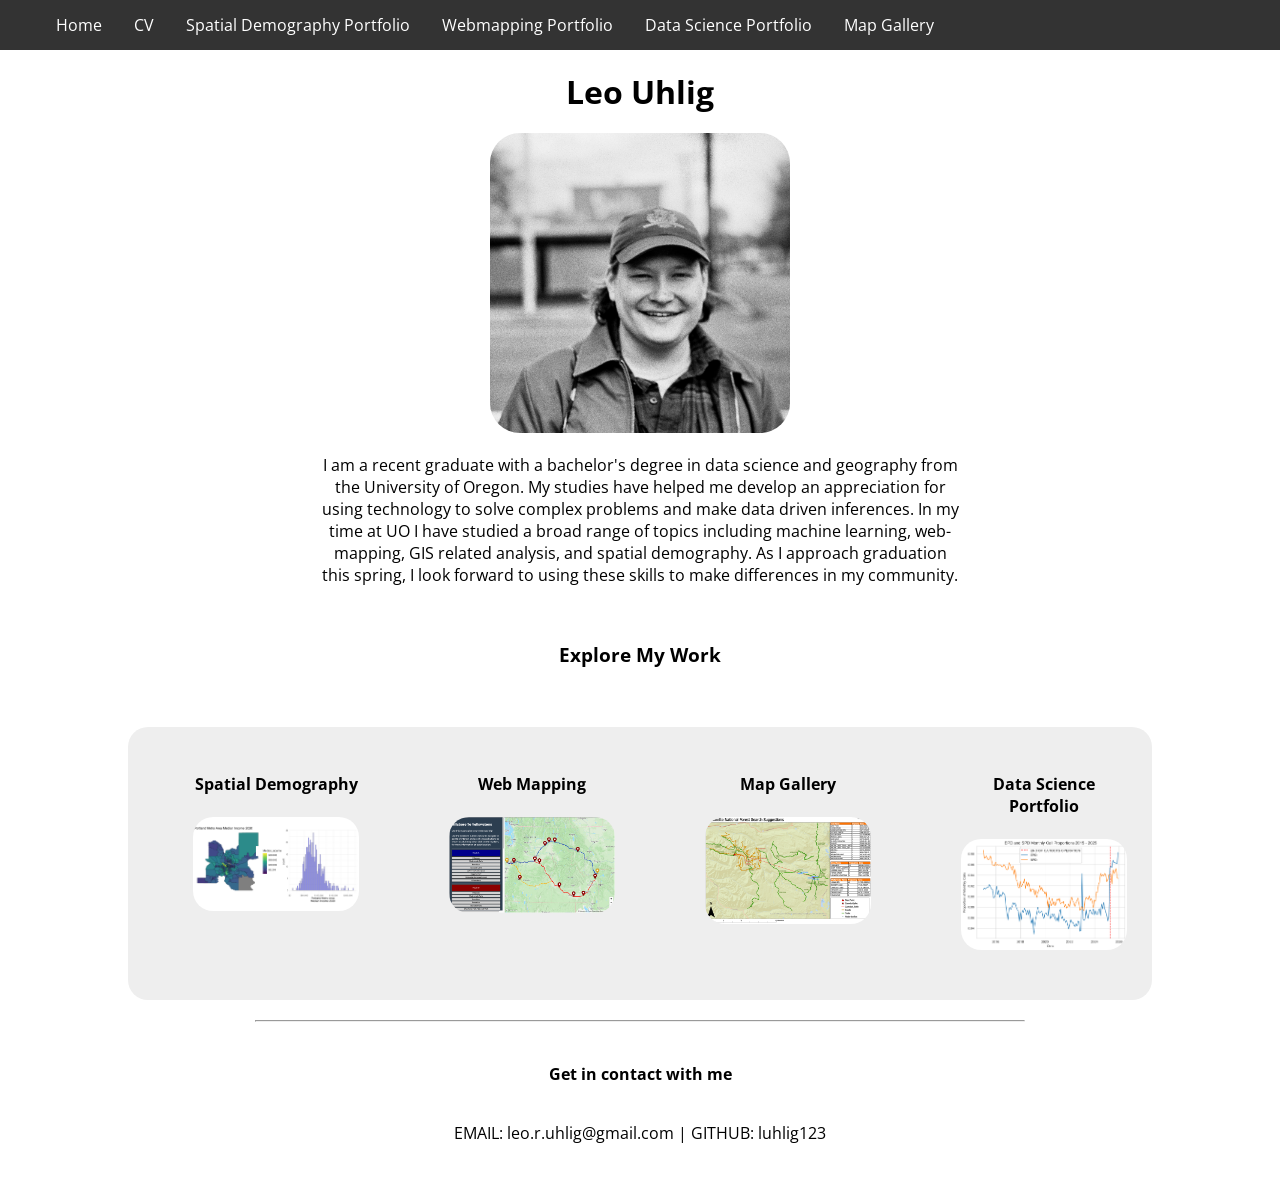
==== index.html @ 220ef8ef "'explore my work' updated" ====
<!DOCTYPE html>
<html>

  <head>
    <meta charset='utf-8' />
    <title>Leo Uhlig Personal Website</title>

    <link rel="preconnect" href="https://fonts.googleapis.com">
    <link rel="preconnect" href="https://fonts.gstatic.com" crossorigin>
    <link href="https://fonts.googleapis.com/css2?family=Open+Sans:ital,wght@0,300..800;1,300..800&display=swap" rel="stylesheet">
    <link rel="stylesheet" href="files/styles/personal_site_styles.css">

  </head>


  <body>
    <header id="header">
      <nav class="links">
        <ul>
          <li><a href="index.html">Home</a></li>
          <li><a href="files/LEO UHLIG RESUME (7).pdf">CV</a></li>
          <li><a href="portfolio.html">Spatial Demography Portfolio</a></li>
          <li><a href="webmapping.html">Webmapping Portfolio</a></li>
          <li><a href="DSCI.html">Data Science Portfolio</a></li>
          <li><a href="mapgallery.html">Map Gallery</a></li>
        </ul>
      </nav>
    </header>

      <div class = "Bio">
        <h1>
          Leo Uhlig
        </h1>
        <img src="files/36a_0315.jpeg" alt="Leo Uhlig" width="300", height="300" style="border-radius: 10%;">
        <p>
          I am a recent graduate with a bachelor's degree in data science and geography from the University of Oregon.
           My studies have helped me develop an appreciation for using technology to solve complex problems and make data driven inferences.
            In my time at UO I have studied a broad range of topics including machine learning, web-mapping, GIS related analysis, and spatial demography.
             As I approach graduation this spring, I look forward to using these skills to make differences in my community.
        </p>
      </div>

      <h3 class="Bio">
        Explore My Work
      </h3>
      <div class = "content-bubble">
        <div class="row">

          <div class="column">
            <div class="image-link">
              <h4>Spatial Demography</h4>
              <a href="portfolio.html"><img class = "image-link" src="files/portfolio_figs/portland_income_fig.png" alt="Lost Hiker Search Suggestions" style="width:100%; border-radius:20px"></a>
            </div>
          </div>

          <div class="column">
            <div class = "image-link">
              <h4>Web Mapping</h4>
              <a href="webmapping.html"><img class = "image-link" src="files/thumbnails/yellowstone_thumb.png" alt="Lost Hiker Search Suggestions" style="width:100%; border-radius:20px"></a>
            </div>
          </div>
        

          <div class="column">
            <div class = "image-link">
              <h4>Map Gallery</h4>
              <a href="mapgallery.html"><img class = "image-link" src="files/map_gallery/WNF_SearchSuggestions.png" alt="Lost Hiker Search Suggestions" style="width:100%; border-radius:20px"></a>
            </div>
          </div>

          <div class="column">
            <div class = "image-link">
              <h4>Data Science Portfolio</h4>
              <a href="DSCI.html"><img class = "image-link" src="files/DSCI_410/EPD_SPD_CALL_PROPS.png" alt="Lost Hiker Search Suggestions" style="width:100%; border-radius:20px"></a>
            </div>
          </div>
        </div>
      </div>

      <hr style="width: 60%; margin: 0 auto; fill: black;">

      <div class="contact-panel">
        <h4>Get in contact with me</h4>
        <p>EMAIL: leo.r.uhlig@gmail.com | GITHUB: luhlig123</p>
      </div>
  
    <script>
  
        
    </script>

  </body>
  
</html>
---- files/styles/personal_site_styles.css ----
div, h1{
    margin: 20px;
  }

  header {
    margin-top: 0px;
  }
  
  body{
    margin: 0;
    padding: 0;
    font-family: "Open Sans";
  }


  .Bio {
    display: flexbox;
    justify-content: center;
    align-items: center; 
    text-align: center;
    width: 50%;
    margin: 0 auto;
    padding-bottom: 40px;
  }

  .contact-panel {
    display: grid;
    justify-content: center;
    align-items: center; 
    text-align: center;
  }

  ul {
    list-style-type: none;
    margin: 0;
    padding: 0px, 40px;
    overflow: hidden;
    background-color: #333333;
  }

  ul li{
    float: left;
  }

  ul li a {
    display: block;
    color: white;
    text-align: center;
    padding: 14px 16px;
    text-decoration: none;
  }

  ul li a:hover {
    background-color: #111111;
    transform: scale(1.025);
  }

  .banner img {
      width: 100%;
      height: 300px;
      object-fit: cover;
      display: block;
  }

  .image-link:hover {
    transform: scale(1.025);
    /*box-shadow: 5px 5px 10px 0px rgba(0, 0, 0, 0.3);*/
  }

  .content-bubble {
    display: flexbox;
    justify-content: center;
    align-items: center; 
    text-align: center;
    width: 80%;
    margin: 0 auto;
    background-color: #eee;
    border-radius: 20px;
  }

  .row {
    display: flex;
    width: 100%;
  }

  .column {
    flex: 33.33%;
    padding: 5px;
  }

  .zoom-box input[type = "checkbox"]{
    display: none;
  }

  .zoom-box img {
      cursor: zoom-in;
  }

  .zoom-box input[type = "checkbox"]:checked ~ img {
    transform: scale(1.75);
    cursor: zoom-out;
  }

  .portfolio {
    display: flexbox;
    justify-content: center;
    align-items: center; 
    text-align: center;
    width: 50%;
    margin: 0 auto;
    padding-bottom: 10px;
  }

  .webmap {
    display: flexbox;
    justify-content: center;
    align-items: center; 
    text-align: center;
    width: 80%;
    margin: 0 auto;
    border-radius: 20px;
  }
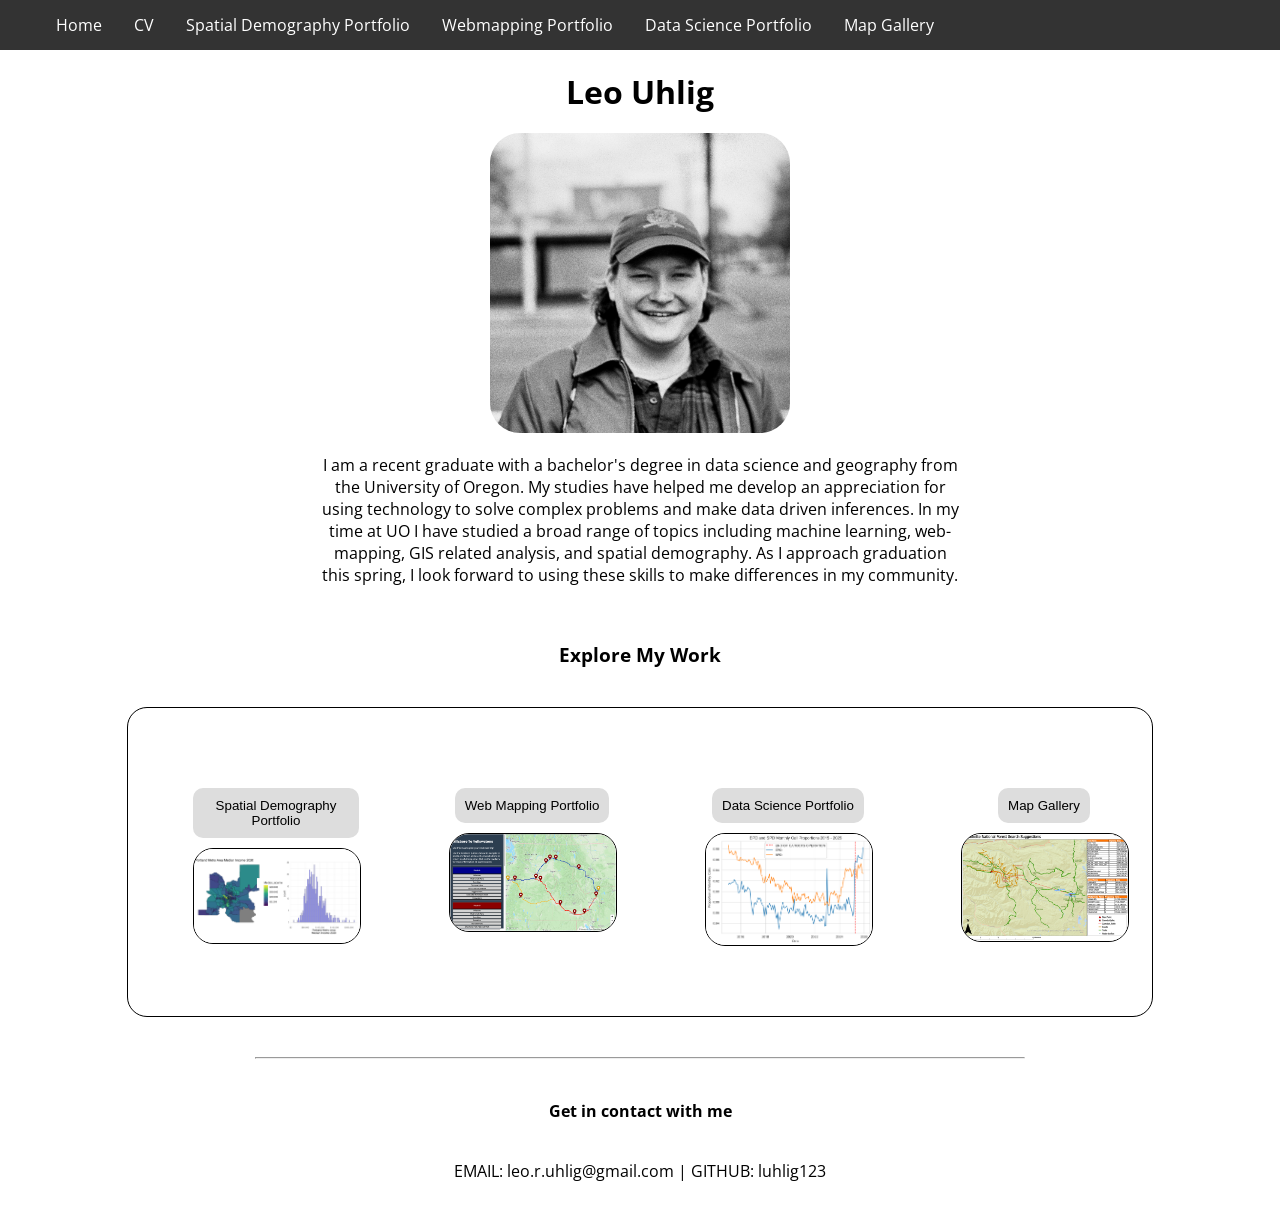
==== commit 71905e1b: "cosmetic update and updates to DCSI section" ====
--- a/index.html
+++ b/index.html
@@ -46,36 +46,47 @@
       <div class = "content-bubble">
         <div class="row">
 
+          <!--SPATIAL DEMOGRAPHY-->
           <div class="column">
             <div class="image-link">
-              <h4>Spatial Demography</h4>
-              <a href="portfolio.html"><img class = "image-link" src="files/portfolio_figs/portland_income_fig.png" alt="Lost Hiker Search Suggestions" style="width:100%; border-radius:20px"></a>
+              <button class="return-button" onclick="window.location.href='portfolio.html';" style="margin-bottom: 10px;">
+                Spatial Demography Portfolio
+              </button>
+              <a href="portfolio.html"><img class = "image-link" src="files/portfolio_figs/portland_income_fig.png" alt="Lost Hiker Search Suggestions" style="width:100%; border-radius:20px; border: 1px solid black;"></a>
             </div>
           </div>
 
+          <!--WEB MAPPING-->
           <div class="column">
             <div class = "image-link">
-              <h4>Web Mapping</h4>
-              <a href="webmapping.html"><img class = "image-link" src="files/thumbnails/yellowstone_thumb.png" alt="Lost Hiker Search Suggestions" style="width:100%; border-radius:20px"></a>
+              <button class="return-button" onclick="window.location.href='webmapping.html';" style="margin-bottom: 10px;">
+                Web Mapping Portfolio
+              </button>
+              <a href="webmapping.html"><img class = "image-link" src="files/thumbnails/yellowstone_thumb.png" alt="Lost Hiker Search Suggestions" style="width:100%; border-radius:20px; border: 1px solid black;"></a>
             </div>
           </div>
         
-
+          <!--DATA SCIENCE-->
           <div class="column">
             <div class = "image-link">
-              <h4>Map Gallery</h4>
-              <a href="mapgallery.html"><img class = "image-link" src="files/map_gallery/WNF_SearchSuggestions.png" alt="Lost Hiker Search Suggestions" style="width:100%; border-radius:20px"></a>
+              <button class="return-button" onclick="window.location.href='DSCI.html';" style="margin-bottom: 10px;">
+                Data Science Portfolio
+              </button>
+              <a href="DSCI.html"><img class = "image-link" src="files/DSCI_410/EPD_SPD_CALL_PROPS.png" alt="Lost Hiker Search Suggestions" style="width:100%; border-radius:20px; border: 1px solid black;"></a>
             </div>
-          </div>
+          </div>  
 
+          <!--MAP GALLERY-->
           <div class="column">
             <div class = "image-link">
-              <h4>Data Science Portfolio</h4>
-              <a href="DSCI.html"><img class = "image-link" src="files/DSCI_410/EPD_SPD_CALL_PROPS.png" alt="Lost Hiker Search Suggestions" style="width:100%; border-radius:20px"></a>
+              <button class="return-button" onclick="window.location.href='mapgallery.html';" style="margin-bottom: 10px;">
+                Map Gallery
+              </button>
+              <a href="mapgallery.html"><img class = "image-link" src="files/map_gallery/WNF_SearchSuggestions.png" alt="Lost Hiker Search Suggestions" style="width:100%; border-radius:20px; border: 1px solid black;"></a>
             </div>
           </div>
         </div>
-      </div>
+      </div>      
 
       <hr style="width: 60%; margin: 0 auto; fill: black;">
 
--- a/files/styles/personal_site_styles.css
+++ b/files/styles/personal_site_styles.css
@@ -62,6 +62,7 @@
       display: block;
   }
 
+
   .image-link:hover {
     transform: scale(1.025);
     /*box-shadow: 5px 5px 10px 0px rgba(0, 0, 0, 0.3);*/
@@ -69,13 +70,14 @@
 
   .content-bubble {
     display: flexbox;
+    border: 0.75px solid black;
     justify-content: center;
     align-items: center; 
     text-align: center;
     width: 80%;
     margin: 0 auto;
-    background-color: #eee;
     border-radius: 20px;
+    margin-bottom: 40px;
   }
 
   .row {
@@ -120,3 +122,16 @@
     margin: 0 auto;
     border-radius: 20px;
   }
+
+  .return-button{
+    background-color: #ddd;
+    border: none;
+    padding: 10px;
+    border-radius: 10px;
+    cursor: pointer;
+    margin-top: 15px;
+  }
+
+  .return-button:hover{
+    transform: scale(1.025);
+  }
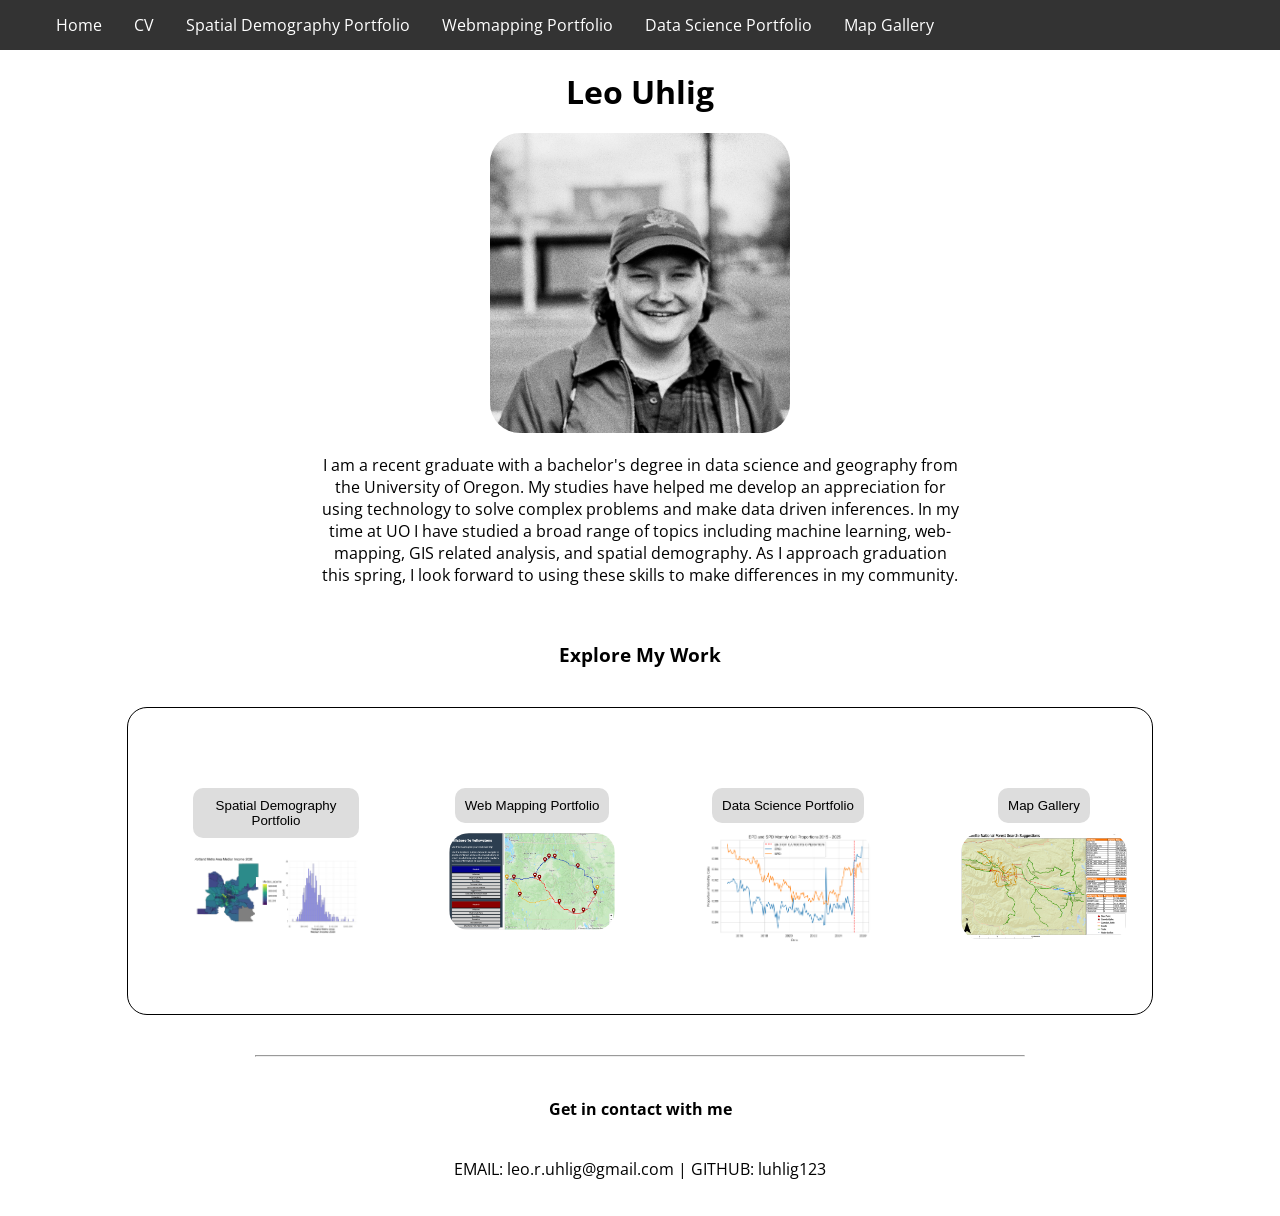
==== commit e525bc9c: "resume update" ====
--- a/index.html
+++ b/index.html
@@ -18,7 +18,7 @@
       <nav class="links">
         <ul>
           <li><a href="index.html">Home</a></li>
-          <li><a href="files/LEO UHLIG RESUME (7).pdf">CV</a></li>
+          <li><a href="files/LEO UHLIG RESUME (9).pdf">CV</a></li>
           <li><a href="portfolio.html">Spatial Demography Portfolio</a></li>
           <li><a href="webmapping.html">Webmapping Portfolio</a></li>
           <li><a href="DSCI.html">Data Science Portfolio</a></li>
@@ -52,7 +52,7 @@
               <button class="return-button" onclick="window.location.href='portfolio.html';" style="margin-bottom: 10px;">
                 Spatial Demography Portfolio
               </button>
-              <a href="portfolio.html"><img class = "image-link" src="files/portfolio_figs/portland_income_fig.png" alt="Lost Hiker Search Suggestions" style="width:100%; border-radius:20px; border: 1px solid black;"></a>
+              <a href="portfolio.html"><img class = "image-link" src="files/portfolio_figs/portland_income_fig.png" alt="Lost Hiker Search Suggestions" style="width:100%; border-radius:20px;"></a>
             </div>
           </div>
 
@@ -62,7 +62,7 @@
               <button class="return-button" onclick="window.location.href='webmapping.html';" style="margin-bottom: 10px;">
                 Web Mapping Portfolio
               </button>
-              <a href="webmapping.html"><img class = "image-link" src="files/thumbnails/yellowstone_thumb.png" alt="Lost Hiker Search Suggestions" style="width:100%; border-radius:20px; border: 1px solid black;"></a>
+              <a href="webmapping.html"><img class = "image-link" src="files/thumbnails/yellowstone_thumb.png" alt="Lost Hiker Search Suggestions" style="width:100%; border-radius:20px;"></a>
             </div>
           </div>
         
@@ -72,7 +72,7 @@
               <button class="return-button" onclick="window.location.href='DSCI.html';" style="margin-bottom: 10px;">
                 Data Science Portfolio
               </button>
-              <a href="DSCI.html"><img class = "image-link" src="files/DSCI_410/EPD_SPD_CALL_PROPS.png" alt="Lost Hiker Search Suggestions" style="width:100%; border-radius:20px; border: 1px solid black;"></a>
+              <a href="DSCI.html"><img class = "image-link" src="files/DSCI_410/EPD_SPD_CALL_PROPS.png" alt="Lost Hiker Search Suggestions" style="width:100%; border-radius:20px;"></a>
             </div>
           </div>  
 
@@ -82,7 +82,7 @@
               <button class="return-button" onclick="window.location.href='mapgallery.html';" style="margin-bottom: 10px;">
                 Map Gallery
               </button>
-              <a href="mapgallery.html"><img class = "image-link" src="files/map_gallery/WNF_SearchSuggestions.png" alt="Lost Hiker Search Suggestions" style="width:100%; border-radius:20px; border: 1px solid black;"></a>
+              <a href="mapgallery.html"><img class = "image-link" src="files/map_gallery/WNF_SearchSuggestions.png" alt="Lost Hiker Search Suggestions" style="width:100%; border-radius:20px;"></a>
             </div>
           </div>
         </div>
--- a/files/styles/personal_site_styles.css
+++ b/files/styles/personal_site_styles.css
@@ -108,7 +108,7 @@
     justify-content: center;
     align-items: center; 
     text-align: center;
-    width: 50%;
+    width: 60%;
     margin: 0 auto;
     padding-bottom: 10px;
   }
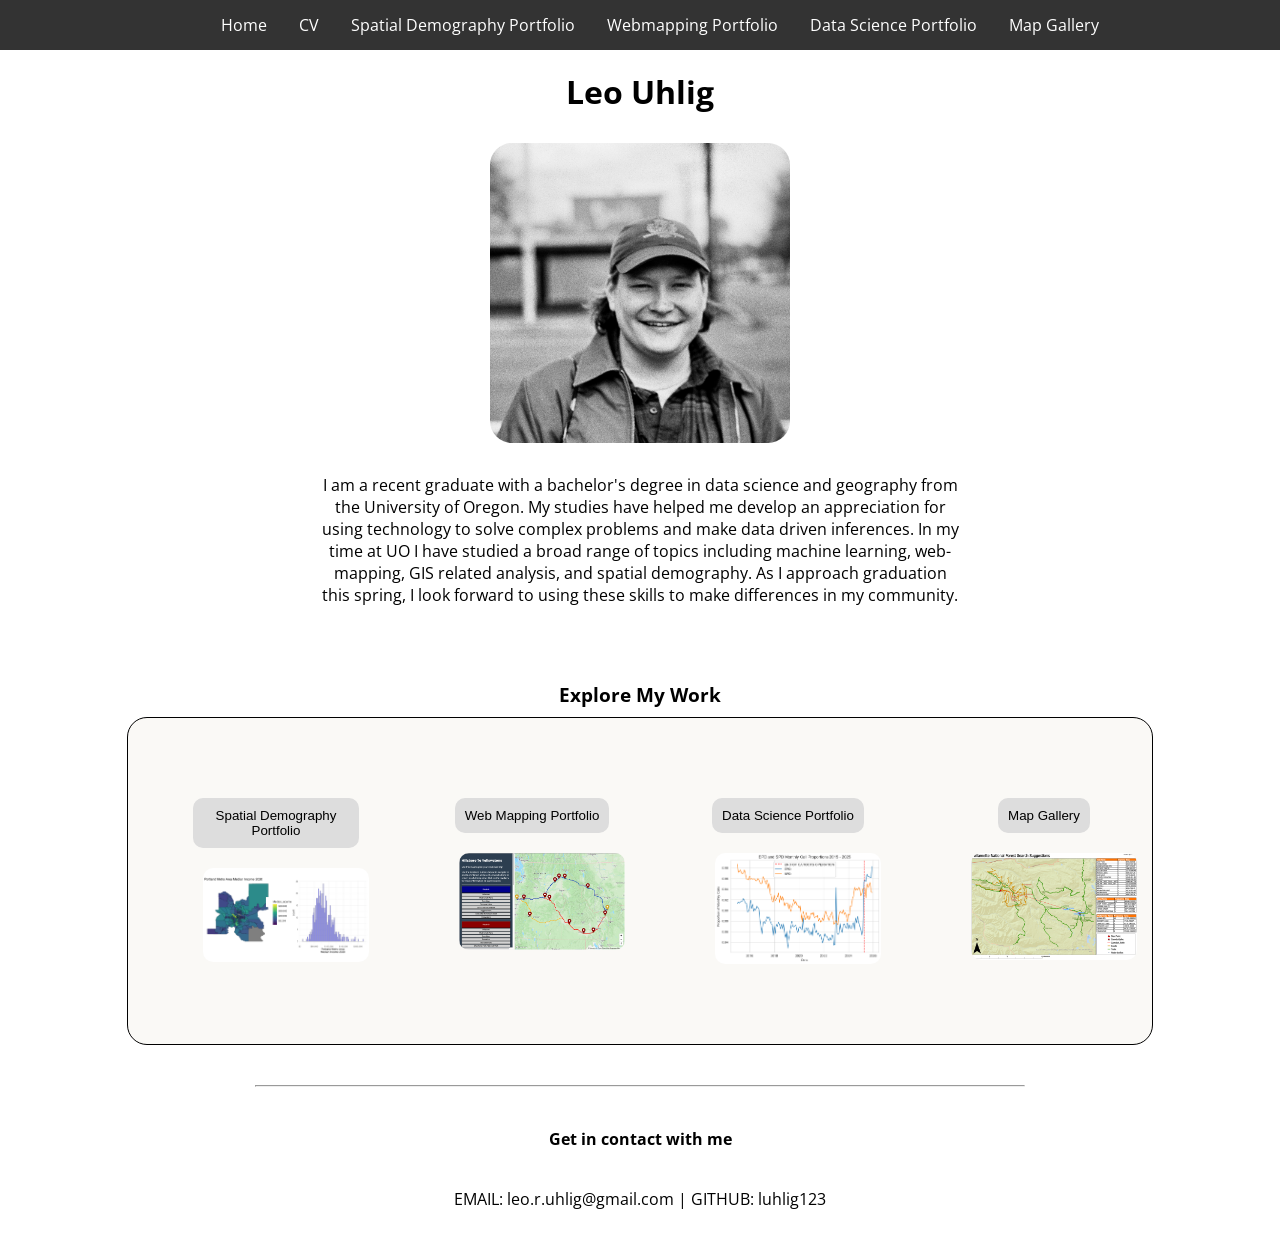
==== commit 5abd07d5: "style updates" ====
--- a/index.html
+++ b/index.html
@@ -15,7 +15,7 @@
 
   <body>
     <header id="header">
-      <nav class="links">
+      <nav class="navbar">
         <ul>
           <li><a href="index.html">Home</a></li>
           <li><a href="files/LEO UHLIG RESUME (9).pdf">CV</a></li>
--- a/files/styles/personal_site_styles.css
+++ b/files/styles/personal_site_styles.css
@@ -12,6 +12,12 @@
     font-family: "Open Sans";
   }
 
+  img {
+    /*border: 0.75px solid black;
+    background-color: white;
+    border-radius: 20px;*/
+    padding: 10px;
+  }
 
   .Bio {
     display: flexbox;
@@ -20,7 +26,8 @@
     text-align: center;
     width: 50%;
     margin: 0 auto;
-    padding-bottom: 40px;
+    padding-top: 50px;
+    padding-bottom: 10px;
   }
 
   .contact-panel {
@@ -29,6 +36,39 @@
     align-items: center; 
     text-align: center;
   }
+
+  .navbar {
+    position: fixed;
+    top: 0;
+    left: 0;
+    width: 100%;
+
+    background-color: #333;
+
+    display: flex;
+    justify-content: center;
+    gap: 30px;
+
+    z-index: 1000;
+  }
+
+
+  .links {
+    position: sticky;
+    top: 70px;
+    z-index: 10;
+
+    border-radius: 20px;
+
+    background-color: #444;
+
+    display: flex;
+    justify-content: center;
+    gap: 30px;
+
+    z-index: 1000;
+  }
+
 
   ul {
     list-style-type: none;
@@ -71,6 +111,7 @@
   .content-bubble {
     display: flexbox;
     border: 0.75px solid black;
+    background-color: #faf9f6;
     justify-content: center;
     align-items: center; 
     text-align: center;
@@ -109,18 +150,28 @@
     align-items: center; 
     text-align: center;
     width: 60%;
+    margin: 50px auto;
+    padding-top: 50px;
+    padding-bottom: 10px;
+    padding-inline: 25px;
+    /*background-color: #faf9f6;*/
+    /*border: 0.75px solid black;*/
+    border-radius: 20px;
+  }
+
+  .webmap {
+    display: flexbox;
+    justify-content: center;
+    align-items: center; 
+    text-align: center;
+    width: 100%;
     margin: 0 auto;
-    padding-bottom: 10px;
-  }
-
-  .webmap {
-    display: flexbox;
-    justify-content: center;
-    align-items: center; 
-    text-align: center;
-    width: 80%;
-    margin: 0 auto;
-    border-radius: 20px;
+    padding: 5px;
+    border-radius: 20px;
+  }
+
+  .map {
+    padding-top: 130px;
   }
 
   .return-button{
@@ -134,4 +185,50 @@
 
   .return-button:hover{
     transform: scale(1.025);
-  }+  }
+
+
+
+
+  .button-grid {
+    display: grid;
+
+    grid-template-columns: repeat(2, 1fr);
+    gap: 20px;
+
+    max-width: 1000px;
+    margin: 40px auto;
+    padding: 20px;
+}
+
+.grid-button {
+    min-height: 250px;
+
+    display: flex;
+    flex-direction: column;
+    justify-content: center;
+    align-items: center;
+
+    background-color: #eee;
+    color: #222;
+
+    text-decoration: none;
+    text-align: center;
+
+    border-radius: 10px;
+
+    transition: 0.2s;
+}
+
+.grid-button:hover {
+    transform: translateY(-5px);
+    background-color: #ddd;
+}
+
+.grid-button h2 {
+    margin-bottom: 10px;
+}
+
+.grid-button p {
+    margin: 0;
+}
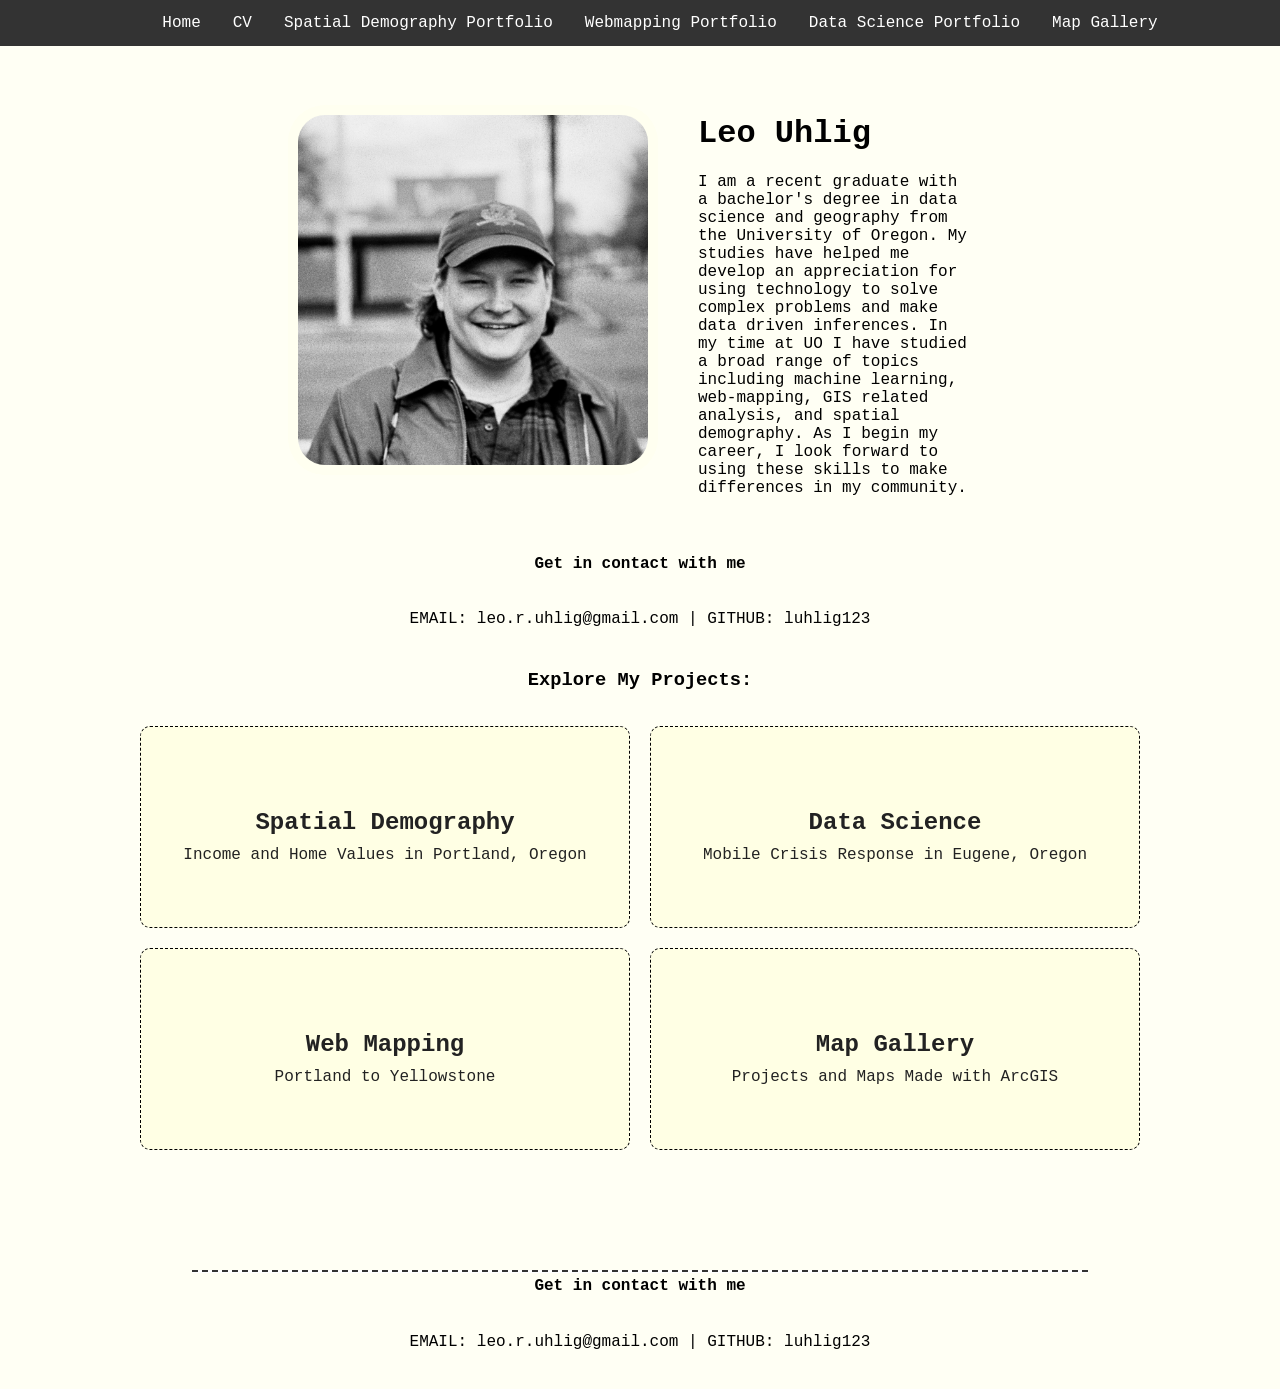
==== commit 4f299178: "original format update" ====
--- a/index.html
+++ b/index.html
@@ -25,70 +25,73 @@
           <li><a href="mapgallery.html">Map Gallery</a></li>
         </ul>
       </nav>
+
+      <!--
+      <nav class="navbar" style="z-index: 10;">
+        <details>
+          <summary>Projects</summary>
+            <ul>
+              <li><a href="portfolio.html">Spatial Demography Portfolio</a></li>
+              <li><a href="webmapping.html">Webmapping Portfolio</a></li>
+              <li><a href="DSCI.html">Data Science Portfolio</a></li>
+              <li><a href="mapgallery.html">Map Gallery</a></li>
+            </ul>
+        </details>
+      </nav>
+    -->
     </header>
+    <div class="button-grid" style="width: 55%; padding-top: 100px;">
 
-      <div class = "Bio">
-        <h1>
-          Leo Uhlig
-        </h1>
-        <img src="files/36a_0315.jpeg" alt="Leo Uhlig" width="300", height="300" style="border-radius: 10%;">
-        <p>
+      <img src="files/36a_0315.jpeg" alt="Leo Uhlig" width="350", height="350" style="border-radius: 10%; border: none; background-color: #fffff0;">
+      
+      <div>
+          <h1 style="margin-top: -10px;">Leo Uhlig</h1>
+          <p>
           I am a recent graduate with a bachelor's degree in data science and geography from the University of Oregon.
-           My studies have helped me develop an appreciation for using technology to solve complex problems and make data driven inferences.
-            In my time at UO I have studied a broad range of topics including machine learning, web-mapping, GIS related analysis, and spatial demography.
-             As I approach graduation this spring, I look forward to using these skills to make differences in my community.
-        </p>
+          My studies have helped me develop an appreciation for using technology to solve complex problems and make data driven inferences.
+              In my time at UO I have studied a broad range of topics including machine learning, web-mapping, GIS related analysis, and spatial demography.
+              As I begin my career, I look forward to using these skills to make differences in my community.
+          </p>
       </div>
+    </div>
 
-      <h3 class="Bio">
-        Explore My Work
-      </h3>
-      <div class = "content-bubble">
-        <div class="row">
+    <div class="contact-panel">
+      <h4>Get in contact with me</h4>
+      <p>EMAIL: leo.r.uhlig@gmail.com | GITHUB: luhlig123</p>
+    </div>
 
-          <!--SPATIAL DEMOGRAPHY-->
-          <div class="column">
-            <div class="image-link">
-              <button class="return-button" onclick="window.location.href='portfolio.html';" style="margin-bottom: 10px;">
-                Spatial Demography Portfolio
-              </button>
-              <a href="portfolio.html"><img class = "image-link" src="files/portfolio_figs/portland_income_fig.png" alt="Lost Hiker Search Suggestions" style="width:100%; border-radius:20px;"></a>
-            </div>
-          </div>
+    <!--EXPLORE MY WORK BUBBLE-->
+    <h3 class="Bio">
+      Explore My Projects:
+    </h3>
 
-          <!--WEB MAPPING-->
-          <div class="column">
-            <div class = "image-link">
-              <button class="return-button" onclick="window.location.href='webmapping.html';" style="margin-bottom: 10px;">
-                Web Mapping Portfolio
-              </button>
-              <a href="webmapping.html"><img class = "image-link" src="files/thumbnails/yellowstone_thumb.png" alt="Lost Hiker Search Suggestions" style="width:100%; border-radius:20px;"></a>
-            </div>
-          </div>
-        
-          <!--DATA SCIENCE-->
-          <div class="column">
-            <div class = "image-link">
-              <button class="return-button" onclick="window.location.href='DSCI.html';" style="margin-bottom: 10px;">
-                Data Science Portfolio
-              </button>
-              <a href="DSCI.html"><img class = "image-link" src="files/DSCI_410/EPD_SPD_CALL_PROPS.png" alt="Lost Hiker Search Suggestions" style="width:100%; border-radius:20px;"></a>
-            </div>
-          </div>  
+    <div class="button-grid">
 
-          <!--MAP GALLERY-->
-          <div class="column">
-            <div class = "image-link">
-              <button class="return-button" onclick="window.location.href='mapgallery.html';" style="margin-bottom: 10px;">
-                Map Gallery
-              </button>
-              <a href="mapgallery.html"><img class = "image-link" src="files/map_gallery/WNF_SearchSuggestions.png" alt="Lost Hiker Search Suggestions" style="width:100%; border-radius:20px;"></a>
-            </div>
-          </div>
-        </div>
-      </div>      
+      <a href="portfolio.html" class="grid-button" style="background-color: #ffffe4;">
+          <h2>Spatial Demography</h2>
+          <p>Income and Home Values in Portland, Oregon</p>
+      </a>
 
-      <hr style="width: 60%; margin: 0 auto; fill: black;">
+      <a href="DSCI.html" class="grid-button" style="background-color: #ffffe4;">
+          <h2>Data Science</h2>
+          <p>Mobile Crisis Response in Eugene, Oregon</p>
+      </a>
+
+      <a href="webmapping.html" class="grid-button" style="background-color: #ffffe4;">
+          <h2>Web Mapping</h2>
+          <p>Portland to Yellowstone</p>
+      </a>
+
+      <a href="mapgallery.html" class="grid-button" style="background-color: #ffffe4;">
+          <h2>Map Gallery</h2>
+          <p>Projects and Maps Made with ArcGIS</p>
+      </a>
+
+      
+
+    </div>   
+
+      <hr class="divider">
 
       <div class="contact-panel">
         <h4>Get in contact with me</h4>
--- a/files/styles/personal_site_styles.css
+++ b/files/styles/personal_site_styles.css
@@ -1,4 +1,6 @@
-  div, h1{
+  
+  
+  div{
     margin: 20px;
   }
 
@@ -9,13 +11,14 @@
   body{
     margin: 0;
     padding: 0;
-    font-family: "Open Sans";
+    font-family: "Source Code Pro", monospace;
+    background-color: #fffff4;
   }
 
   img {
-    /*border: 0.75px solid black;
+    border: 0.75px solid black;
     background-color: white;
-    border-radius: 20px;*/
+    border-radius: 10px;
     padding: 10px;
   }
 
@@ -35,6 +38,8 @@
     justify-content: center;
     align-items: center; 
     text-align: center;
+    margin-bottom: -25px;
+    margin-top: -25px;
   }
 
   .navbar {
@@ -55,7 +60,7 @@
 
   .links {
     position: sticky;
-    top: 70px;
+    top: 60px;
     z-index: 10;
 
     border-radius: 20px;
@@ -95,6 +100,23 @@
     transform: scale(1.025);
   }
 
+  .navbar details {
+    margin-top: 45px;
+    padding: 10px;
+    color: white;
+  }
+
+  .navbar details:hover {
+    background-color: #111111;
+    transform: scale(1.025);
+    border-radius: 50px;
+  }
+
+  .navbar details[open]:hover {
+    transform: scale(1);
+    background-color: #333;
+  }
+
   .banner img {
       width: 100%;
       height: 300px;
@@ -102,6 +124,16 @@
       display: block;
   }
 
+  .divider {
+    border: none;
+    border-top: 2px dashed #333; 
+    color: #fff; 
+    background-color: #fff; 
+    height: 1px;
+    width: 70%;
+    margin-top: 100px;
+  }
+
 
   .image-link:hover {
     transform: scale(1.025);
@@ -111,7 +143,7 @@
   .content-bubble {
     display: flexbox;
     border: 0.75px solid black;
-    background-color: #faf9f6;
+    background-color: #ffffe4;
     justify-content: center;
     align-items: center; 
     text-align: center;
@@ -197,12 +229,12 @@
     gap: 20px;
 
     max-width: 1000px;
-    margin: 40px auto;
+    margin: 5px auto;
     padding: 20px;
 }
 
 .grid-button {
-    min-height: 250px;
+    min-height: 200px;
 
     display: flex;
     flex-direction: column;
@@ -211,6 +243,8 @@
 
     background-color: #eee;
     color: #222;
+
+    border: dashed black 1px;
 
     text-decoration: none;
     text-align: center;
@@ -231,4 +265,6 @@
 
 .grid-button p {
     margin: 0;
-}+}
+
+
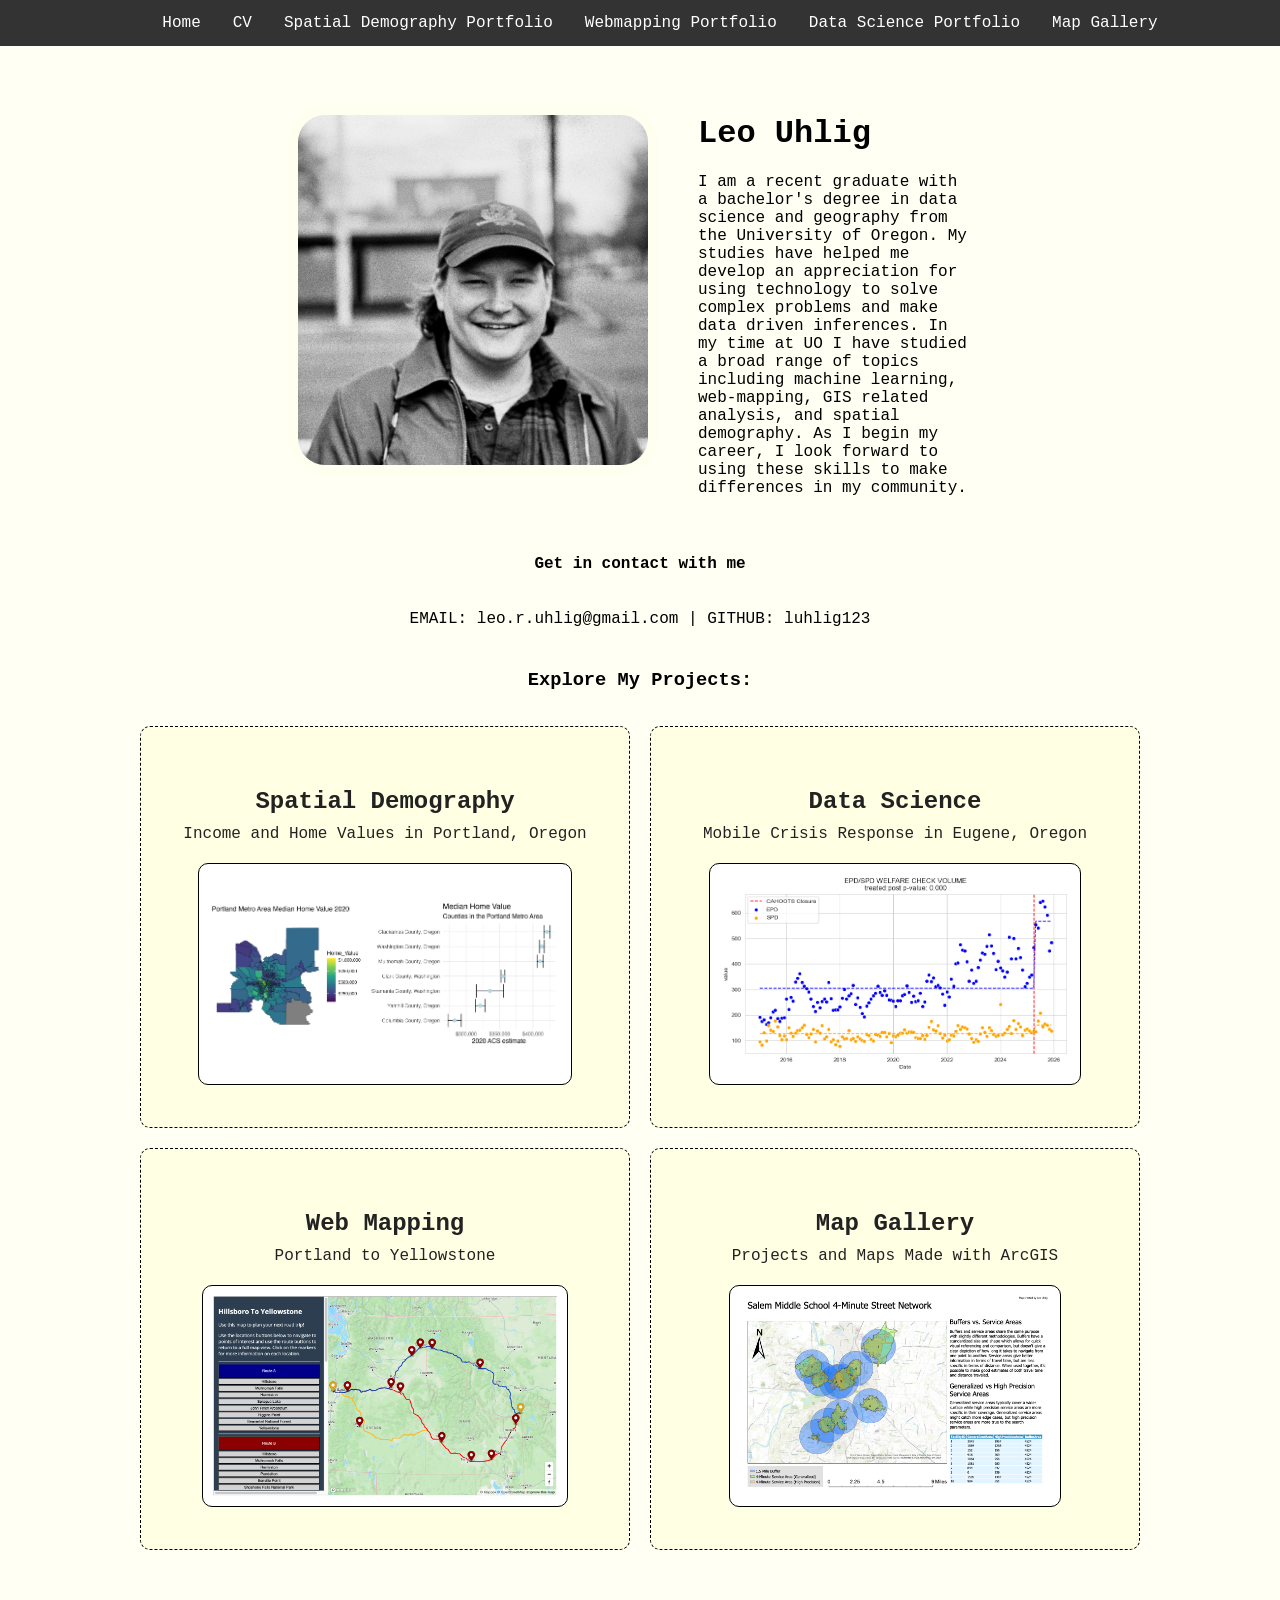
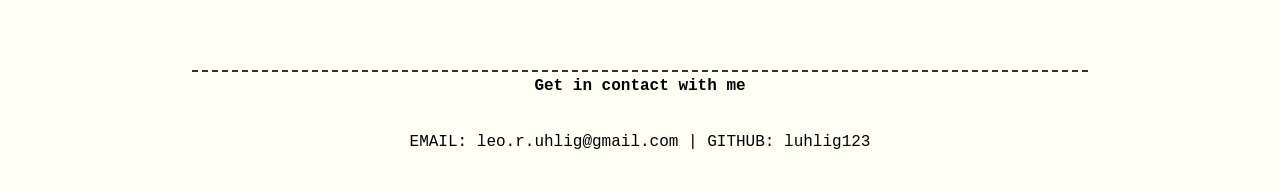
==== commit c580d9e1: "update" ====
--- a/index.html
+++ b/index.html
@@ -67,24 +67,28 @@
 
     <div class="button-grid">
 
-      <a href="portfolio.html" class="grid-button" style="background-color: #ffffe4;">
+      <a href="portfolio.html" class="grid-button-pic" style="background-color: #ffffe4;">
           <h2>Spatial Demography</h2>
-          <p>Income and Home Values in Portland, Oregon</p>
+          <p style="padding-bottom: 20px;">Income and Home Values in Portland, Oregon</p>
+          <img src="files/portfolio_figs/portland_home_val_fig.png" alt="spatial demography thumbnail" height="200px">
       </a>
 
-      <a href="DSCI.html" class="grid-button" style="background-color: #ffffe4;">
+      <a href="DSCI.html" class="grid-button-pic" style="background-color: #ffffe4;">
           <h2>Data Science</h2>
-          <p>Mobile Crisis Response in Eugene, Oregon</p>
+          <p style="padding-bottom: 20px;">Mobile Crisis Response in Eugene, Oregon</p>
+          <img src="files/DSCI_410/report_visualizations/WELFARE/EPD_WELFARE_VOL_DID.png" alt="spatial demography thumbnail" height="200px">
       </a>
 
-      <a href="webmapping.html" class="grid-button" style="background-color: #ffffe4;">
+      <a href="webmapping.html" class="grid-button-pic" style="background-color: #ffffe4;">
           <h2>Web Mapping</h2>
-          <p>Portland to Yellowstone</p>
+          <p style="padding-bottom: 20px;">Portland to Yellowstone</p>
+          <img src="files/thumbnails/yellowstone_thumb.png" alt="spatial demography thumbnail" height="200px">
       </a>
 
-      <a href="mapgallery.html" class="grid-button" style="background-color: #ffffe4;">
+      <a href="mapgallery.html" class="grid-button-pic" style="background-color: #ffffe4;">
           <h2>Map Gallery</h2>
-          <p>Projects and Maps Made with ArcGIS</p>
+          <p style="padding-bottom: 20px;">Projects and Maps Made with ArcGIS</p>
+          <img src="files/map_gallery/Salem_4min_street_network.png" alt="spatial demography thumbnail" height="200px">
       </a>
 
       
--- a/files/styles/personal_site_styles.css
+++ b/files/styles/personal_site_styles.css
@@ -199,7 +199,7 @@
     width: 100%;
     margin: 0 auto;
     padding: 5px;
-    border-radius: 20px;
+    border-radius: 10px;
   }
 
   .map {
@@ -207,8 +207,8 @@
   }
 
   .return-button{
-    background-color: #ddd;
-    border: none;
+    background-color: #ffffe0;
+    border: dashed black 1.5px;
     padding: 10px;
     border-radius: 10px;
     cursor: pointer;
@@ -232,9 +232,29 @@
     margin: 5px auto;
     padding: 20px;
 }
-
 .grid-button {
-    min-height: 200px;
+  min-height: 150px;
+
+  display: flex;
+  flex-direction: column;
+  justify-content: center;
+  align-items: center;
+
+  background-color: #eee;
+  color: #222;
+
+  border: dashed black 1px;
+
+  text-decoration: none;
+  text-align: center;
+
+  border-radius: 10px;
+
+  transition: 0.2s;
+}
+
+.grid-button-pic {
+    min-height: 400px;
 
     display: flex;
     flex-direction: column;
@@ -252,6 +272,19 @@
     border-radius: 10px;
 
     transition: 0.2s;
+}
+
+.grid-button-pic:hover {
+  transform: translateY(-5px);
+  background-color: #ddd;
+}
+
+.grid-button-pic h2 {
+  margin-bottom: 10px;
+}
+
+.grid-button-pic p {
+  margin: 0;
 }
 
 .grid-button:hover {
@@ -268,3 +301,12 @@
 }
 
 
+table {
+  border: solid black 1px;
+}
+th {
+  border: solid black 1px;
+}
+td {
+  border: solid black 1px;
+}
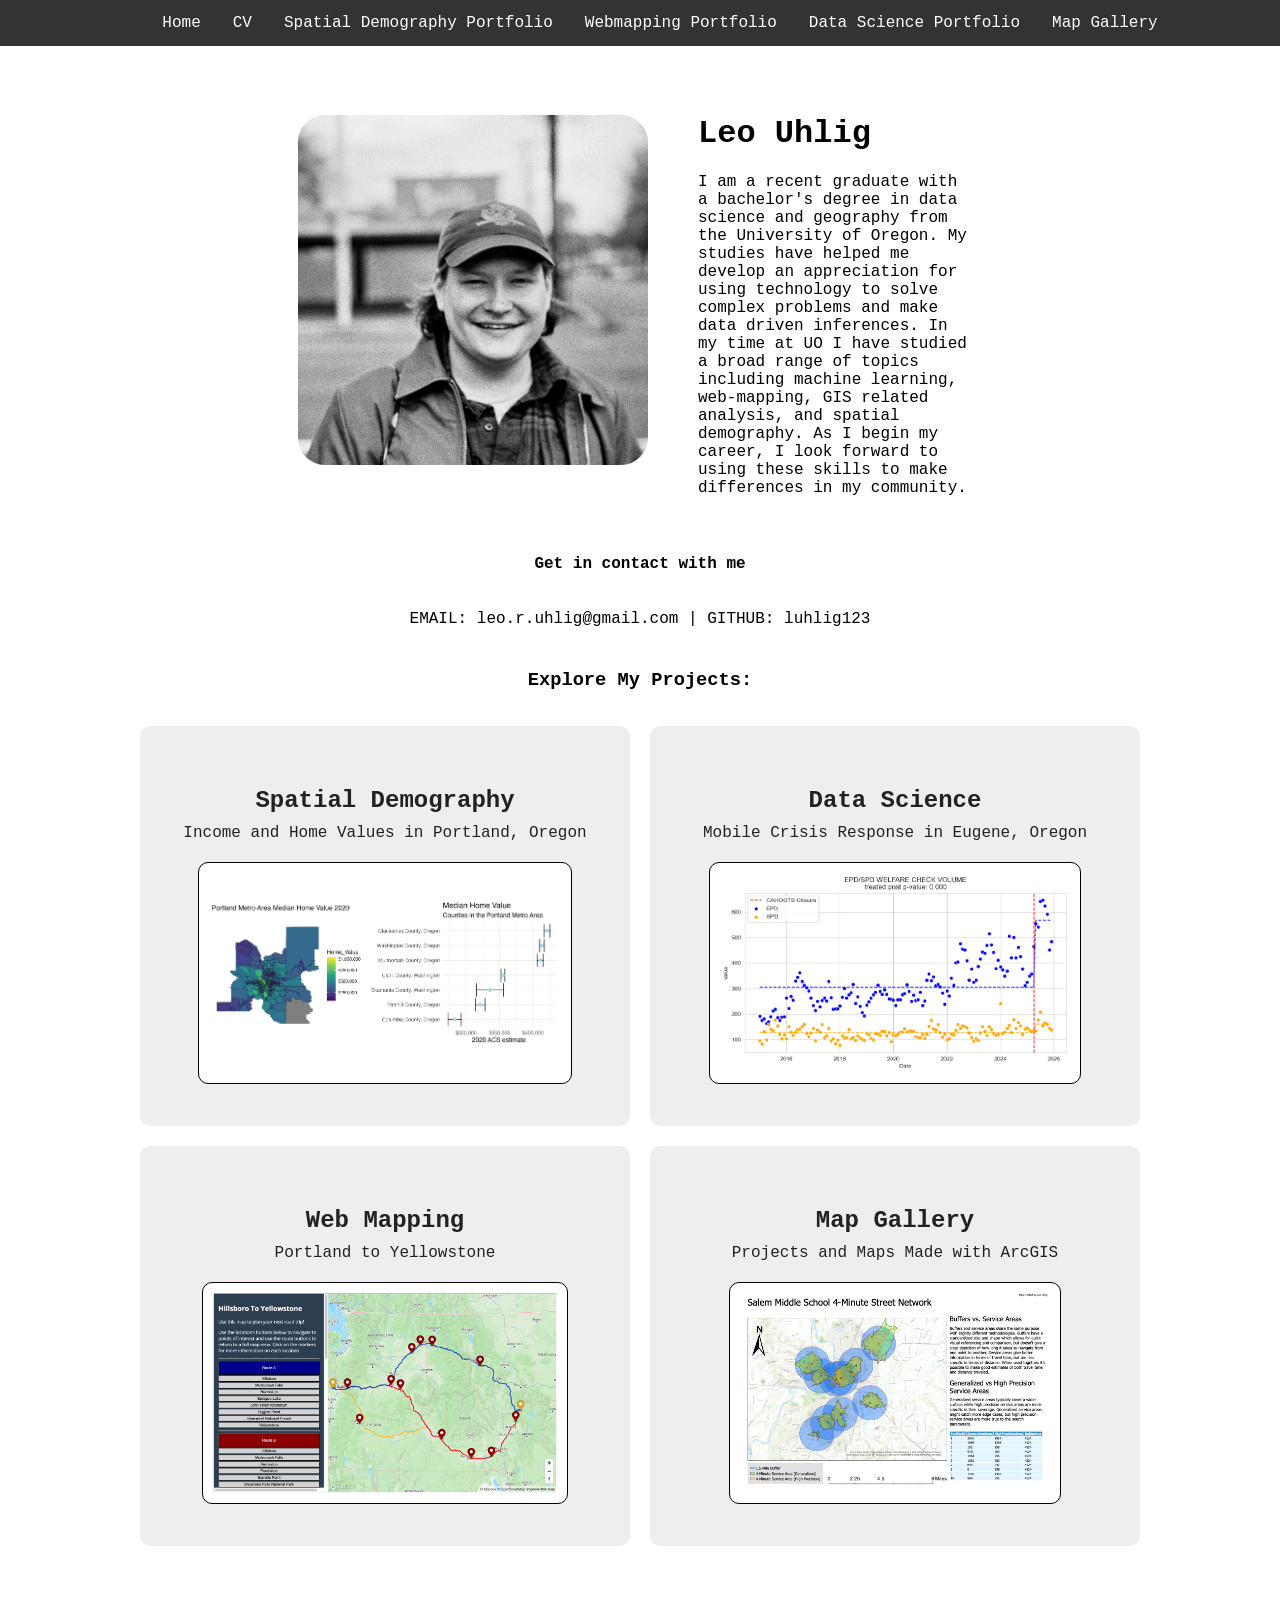
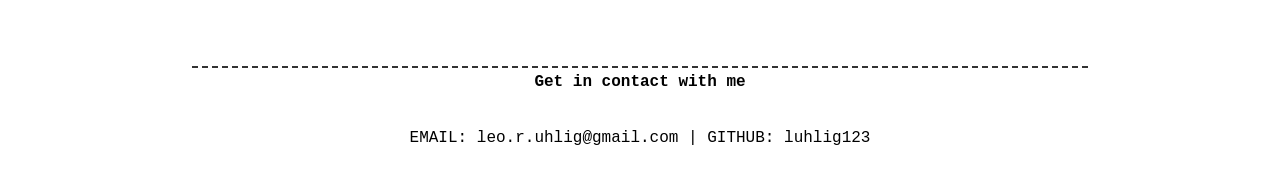
==== commit 8aa04251: "coolor update" ====
--- a/index.html
+++ b/index.html
@@ -42,7 +42,7 @@
     </header>
     <div class="button-grid" style="width: 55%; padding-top: 100px;">
 
-      <img src="files/36a_0315.jpeg" alt="Leo Uhlig" width="350", height="350" style="border-radius: 10%; border: none; background-color: #fffff0;">
+      <img src="files/36a_0315.jpeg" alt="Leo Uhlig" width="350", height="350" style="border-radius: 10%; border: none; background-color: #ffffff;">
       
       <div>
           <h1 style="margin-top: -10px;">Leo Uhlig</h1>
@@ -67,31 +67,29 @@
 
     <div class="button-grid">
 
-      <a href="portfolio.html" class="grid-button-pic" style="background-color: #ffffe4;">
+      <a href="portfolio.html" class="grid-button-pic">
           <h2>Spatial Demography</h2>
           <p style="padding-bottom: 20px;">Income and Home Values in Portland, Oregon</p>
           <img src="files/portfolio_figs/portland_home_val_fig.png" alt="spatial demography thumbnail" height="200px">
       </a>
 
-      <a href="DSCI.html" class="grid-button-pic" style="background-color: #ffffe4;">
+      <a href="DSCI.html" class="grid-button-pic">
           <h2>Data Science</h2>
           <p style="padding-bottom: 20px;">Mobile Crisis Response in Eugene, Oregon</p>
           <img src="files/DSCI_410/report_visualizations/WELFARE/EPD_WELFARE_VOL_DID.png" alt="spatial demography thumbnail" height="200px">
       </a>
 
-      <a href="webmapping.html" class="grid-button-pic" style="background-color: #ffffe4;">
+      <a href="webmapping.html" class="grid-button-pic">
           <h2>Web Mapping</h2>
           <p style="padding-bottom: 20px;">Portland to Yellowstone</p>
           <img src="files/thumbnails/yellowstone_thumb.png" alt="spatial demography thumbnail" height="200px">
       </a>
 
-      <a href="mapgallery.html" class="grid-button-pic" style="background-color: #ffffe4;">
+      <a href="mapgallery.html" class="grid-button-pic">
           <h2>Map Gallery</h2>
           <p style="padding-bottom: 20px;">Projects and Maps Made with ArcGIS</p>
           <img src="files/map_gallery/Salem_4min_street_network.png" alt="spatial demography thumbnail" height="200px">
       </a>
-
-      
 
     </div>   
 
--- a/files/styles/personal_site_styles.css
+++ b/files/styles/personal_site_styles.css
@@ -12,7 +12,7 @@
     margin: 0;
     padding: 0;
     font-family: "Source Code Pro", monospace;
-    background-color: #fffff4;
+    background-color: #ffffff;
   }
 
   img {
@@ -264,7 +264,7 @@
     background-color: #eee;
     color: #222;
 
-    border: dashed black 1px;
+    /*border: dashed black 1px;*/
 
     text-decoration: none;
     text-align: center;
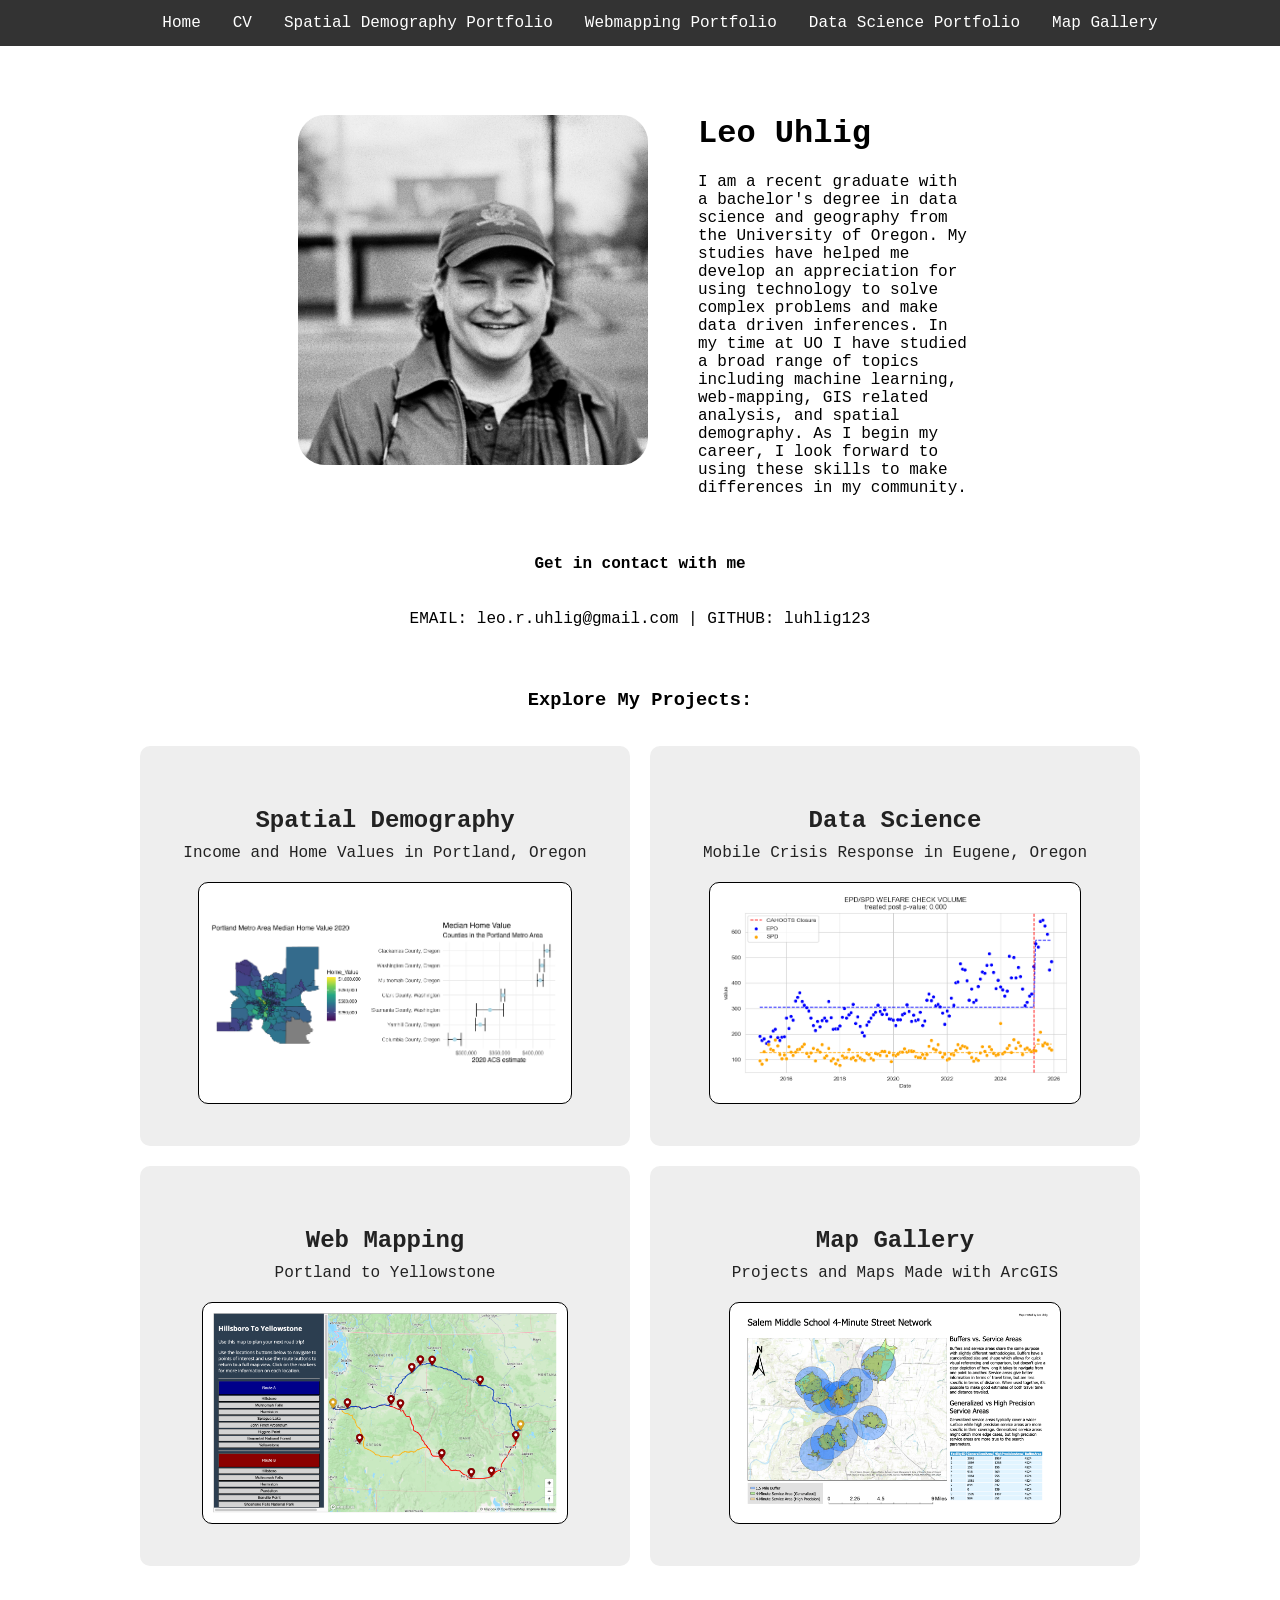
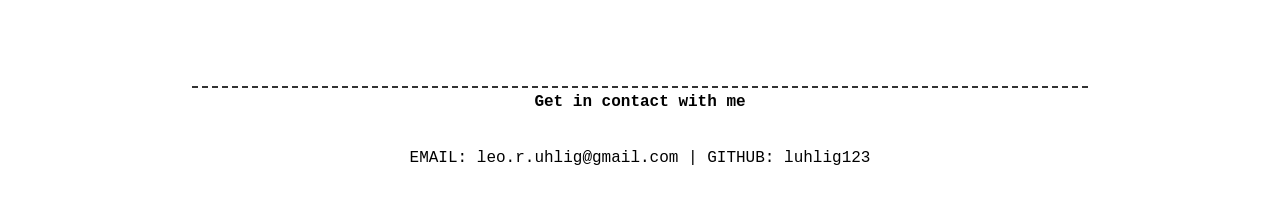
==== commit 97137ac3: "formatting" ====
--- a/index.html
+++ b/index.html
@@ -61,37 +61,39 @@
     </div>
 
     <!--EXPLORE MY WORK BUBBLE-->
-    <h3 class="Bio">
-      Explore My Projects:
-    </h3>
+    <div style="background-color: #fff; width: 100%; margin-inline: 0;">
+      <h3 class="Bio">
+        Explore My Projects:
+      </h3>
 
-    <div class="button-grid">
+      <div class="button-grid" style="max-width: 1000px;">
 
-      <a href="portfolio.html" class="grid-button-pic">
-          <h2>Spatial Demography</h2>
-          <p style="padding-bottom: 20px;">Income and Home Values in Portland, Oregon</p>
-          <img src="files/portfolio_figs/portland_home_val_fig.png" alt="spatial demography thumbnail" height="200px">
-      </a>
+        <a href="portfolio.html" class="grid-button-pic">
+            <h2>Spatial Demography</h2>
+            <p style="padding-bottom: 20px;">Income and Home Values in Portland, Oregon</p>
+            <img src="files/portfolio_figs/portland_home_val_fig.png" alt="spatial demography thumbnail" height="200px">
+        </a>
 
-      <a href="DSCI.html" class="grid-button-pic">
-          <h2>Data Science</h2>
-          <p style="padding-bottom: 20px;">Mobile Crisis Response in Eugene, Oregon</p>
-          <img src="files/DSCI_410/report_visualizations/WELFARE/EPD_WELFARE_VOL_DID.png" alt="spatial demography thumbnail" height="200px">
-      </a>
+        <a href="DSCI.html" class="grid-button-pic">
+            <h2>Data Science</h2>
+            <p style="padding-bottom: 20px;">Mobile Crisis Response in Eugene, Oregon</p>
+            <img src="files/DSCI_410/report_visualizations/WELFARE/EPD_WELFARE_VOL_DID.png" alt="spatial demography thumbnail" height="200px">
+        </a>
 
-      <a href="webmapping.html" class="grid-button-pic">
-          <h2>Web Mapping</h2>
-          <p style="padding-bottom: 20px;">Portland to Yellowstone</p>
-          <img src="files/thumbnails/yellowstone_thumb.png" alt="spatial demography thumbnail" height="200px">
-      </a>
+        <a href="webmapping.html" class="grid-button-pic">
+            <h2>Web Mapping</h2>
+            <p style="padding-bottom: 20px;">Portland to Yellowstone</p>
+            <img src="files/thumbnails/yellowstone_thumb.png" alt="spatial demography thumbnail" height="200px">
+        </a>
 
-      <a href="mapgallery.html" class="grid-button-pic">
-          <h2>Map Gallery</h2>
-          <p style="padding-bottom: 20px;">Projects and Maps Made with ArcGIS</p>
-          <img src="files/map_gallery/Salem_4min_street_network.png" alt="spatial demography thumbnail" height="200px">
-      </a>
+        <a href="mapgallery.html" class="grid-button-pic">
+            <h2>Map Gallery</h2>
+            <p style="padding-bottom: 20px;">Projects and Maps Made with ArcGIS</p>
+            <img src="files/map_gallery/Salem_4min_street_network.png" alt="spatial demography thumbnail" height="200px">
+        </a>
 
-    </div>   
+      </div>   
+    </div>
 
       <hr class="divider">
 
--- a/files/styles/personal_site_styles.css
+++ b/files/styles/personal_site_styles.css
@@ -228,7 +228,7 @@
     grid-template-columns: repeat(2, 1fr);
     gap: 20px;
 
-    max-width: 1000px;
+    
     margin: 5px auto;
     padding: 20px;
 }
